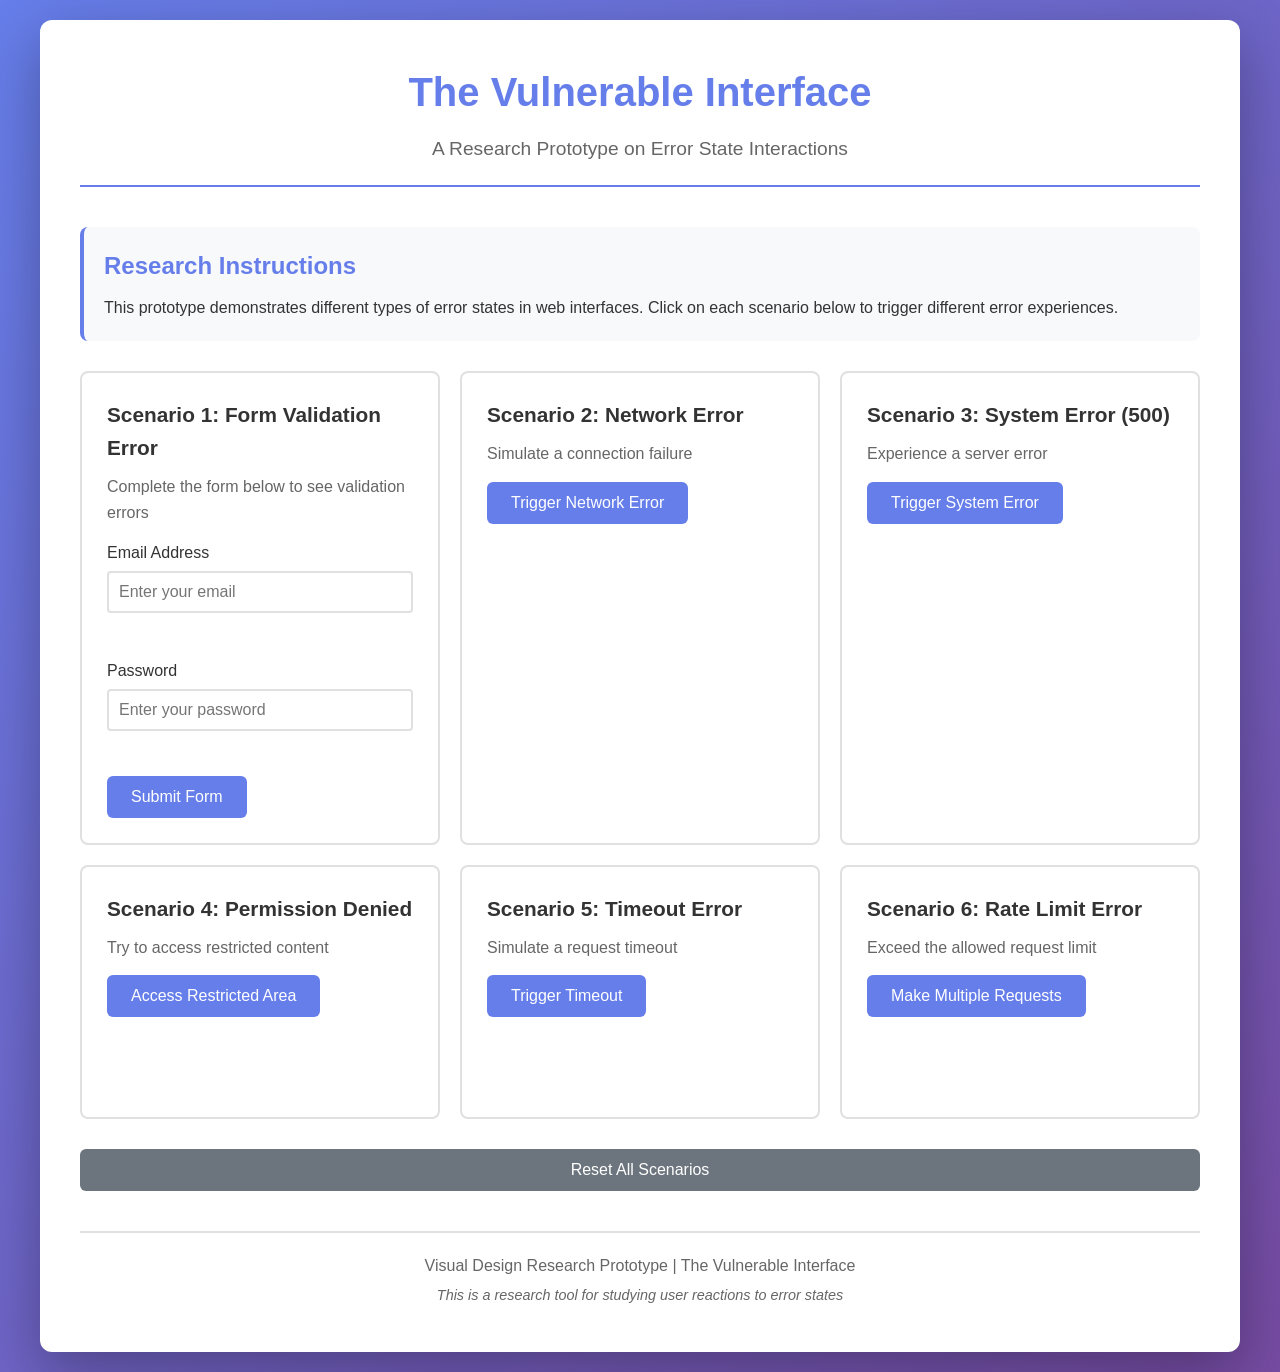
==== index.html @ 5c4b25f6 "Create The Vulnerable Interface research prototype with 6 error scenarios Co-authored-by: leeleesksk" ====
<!DOCTYPE html>
<html lang="en">
<head>
    <meta charset="UTF-8">
    <meta name="viewport" content="width=device-width, initial-scale=1.0">
    <title>The Vulnerable Interface - Research Prototype</title>
    <link rel="stylesheet" href="styles.css">
</head>
<body>
    <div class="container">
        <header>
            <h1>The Vulnerable Interface</h1>
            <p class="subtitle">A Research Prototype on Error State Interactions</p>
        </header>

        <div class="instructions">
            <h2>Research Instructions</h2>
            <p>This prototype demonstrates different types of error states in web interfaces. Click on each scenario below to trigger different error experiences.</p>
        </div>

        <section class="scenarios">
            <div class="scenario-card">
                <h3>Scenario 1: Form Validation Error</h3>
                <p>Complete the form below to see validation errors</p>
                <form id="validationForm">
                    <div class="form-group">
                        <label for="email">Email Address</label>
                        <input type="text" id="email" name="email" placeholder="Enter your email">
                        <span class="error-message" id="emailError"></span>
                    </div>
                    <div class="form-group">
                        <label for="password">Password</label>
                        <input type="password" id="password" name="password" placeholder="Enter your password">
                        <span class="error-message" id="passwordError"></span>
                    </div>
                    <button type="submit" class="btn">Submit Form</button>
                </form>
            </div>

            <div class="scenario-card">
                <h3>Scenario 2: Network Error</h3>
                <p>Simulate a connection failure</p>
                <button class="btn" id="networkErrorBtn">Trigger Network Error</button>
                <div class="error-display" id="networkErrorDisplay"></div>
            </div>

            <div class="scenario-card">
                <h3>Scenario 3: System Error (500)</h3>
                <p>Experience a server error</p>
                <button class="btn" id="systemErrorBtn">Trigger System Error</button>
                <div class="error-display" id="systemErrorDisplay"></div>
            </div>

            <div class="scenario-card">
                <h3>Scenario 4: Permission Denied</h3>
                <p>Try to access restricted content</p>
                <button class="btn" id="permissionErrorBtn">Access Restricted Area</button>
                <div class="error-display" id="permissionErrorDisplay"></div>
            </div>

            <div class="scenario-card">
                <h3>Scenario 5: Timeout Error</h3>
                <p>Simulate a request timeout</p>
                <button class="btn" id="timeoutErrorBtn">Trigger Timeout</button>
                <div class="error-display" id="timeoutErrorDisplay"></div>
            </div>

            <div class="scenario-card">
                <h3>Scenario 6: Rate Limit Error</h3>
                <p>Exceed the allowed request limit</p>
                <button class="btn" id="rateLimitBtn">Make Multiple Requests</button>
                <div class="error-display" id="rateLimitDisplay"></div>
            </div>
        </section>

        <div class="reset-section">
            <button class="btn btn-reset" id="resetBtn">Reset All Scenarios</button>
        </div>

        <footer>
            <p>Visual Design Research Prototype | The Vulnerable Interface</p>
            <p class="note">This is a research tool for studying user reactions to error states</p>
        </footer>
    </div>

    <script src="script.js"></script>
</body>
</html>
---- styles.css ----
/* Reset and Base Styles */
* {
    margin: 0;
    padding: 0;
    box-sizing: border-box;
}

body {
    font-family: -apple-system, BlinkMacSystemFont, 'Segoe UI', Roboto, Oxygen, Ubuntu, Cantarell, sans-serif;
    line-height: 1.6;
    color: #333;
    background: linear-gradient(135deg, #667eea 0%, #764ba2 100%);
    min-height: 100vh;
    padding: 20px;
}

.container {
    max-width: 1200px;
    margin: 0 auto;
    background: white;
    border-radius: 12px;
    box-shadow: 0 20px 60px rgba(0, 0, 0, 0.3);
    padding: 40px;
}

/* Header Styles */
header {
    text-align: center;
    margin-bottom: 40px;
    padding-bottom: 20px;
    border-bottom: 2px solid #667eea;
}

header h1 {
    font-size: 2.5em;
    color: #667eea;
    margin-bottom: 10px;
}

.subtitle {
    font-size: 1.2em;
    color: #666;
}

/* Instructions */
.instructions {
    background: #f8f9fa;
    padding: 20px;
    border-radius: 8px;
    margin-bottom: 30px;
    border-left: 4px solid #667eea;
}

.instructions h2 {
    color: #667eea;
    margin-bottom: 10px;
}

/* Scenarios Grid */
.scenarios {
    display: grid;
    grid-template-columns: repeat(auto-fit, minmax(350px, 1fr));
    gap: 20px;
    margin-bottom: 30px;
}

.scenario-card {
    background: #fff;
    border: 2px solid #e0e0e0;
    border-radius: 8px;
    padding: 25px;
    transition: all 0.3s ease;
}

.scenario-card:hover {
    border-color: #667eea;
    box-shadow: 0 4px 12px rgba(102, 126, 234, 0.15);
}

.scenario-card h3 {
    color: #333;
    margin-bottom: 10px;
    font-size: 1.3em;
}

.scenario-card p {
    color: #666;
    margin-bottom: 15px;
}

/* Form Styles */
.form-group {
    margin-bottom: 20px;
}

.form-group label {
    display: block;
    margin-bottom: 5px;
    color: #333;
    font-weight: 500;
}

.form-group input {
    width: 100%;
    padding: 10px;
    border: 2px solid #e0e0e0;
    border-radius: 4px;
    font-size: 1em;
    transition: border-color 0.3s ease;
}

.form-group input:focus {
    outline: none;
    border-color: #667eea;
}

.form-group input.error {
    border-color: #dc3545;
}

.error-message {
    display: block;
    color: #dc3545;
    font-size: 0.875em;
    margin-top: 5px;
    min-height: 20px;
}

/* Button Styles */
.btn {
    background: #667eea;
    color: white;
    border: none;
    padding: 12px 24px;
    border-radius: 6px;
    font-size: 1em;
    cursor: pointer;
    transition: all 0.3s ease;
    font-weight: 500;
}

.btn:hover {
    background: #5568d3;
    transform: translateY(-2px);
    box-shadow: 0 4px 12px rgba(102, 126, 234, 0.4);
}

.btn:active {
    transform: translateY(0);
}

.btn-reset {
    background: #6c757d;
    width: 100%;
}

.btn-reset:hover {
    background: #5a6268;
}

/* Error Display Styles */
.error-display {
    margin-top: 15px;
    min-height: 60px;
}

.error-box {
    background: #f8d7da;
    border: 1px solid #f5c6cb;
    border-radius: 6px;
    padding: 15px;
    color: #721c24;
    animation: slideIn 0.3s ease;
}

.error-box.warning {
    background: #fff3cd;
    border-color: #ffeaa7;
    color: #856404;
}

.error-box.info {
    background: #d1ecf1;
    border-color: #bee5eb;
    color: #0c5460;
}

.error-box h4 {
    margin-bottom: 8px;
    font-size: 1.1em;
}

.error-box p {
    margin-bottom: 5px;
}

.error-code {
    font-family: 'Courier New', monospace;
    background: rgba(0, 0, 0, 0.1);
    padding: 2px 6px;
    border-radius: 3px;
    font-size: 0.9em;
}

/* Reset Section */
.reset-section {
    margin: 30px 0;
    text-align: center;
}

/* Footer */
footer {
    text-align: center;
    margin-top: 40px;
    padding-top: 20px;
    border-top: 2px solid #e0e0e0;
    color: #666;
}

footer p {
    margin-bottom: 5px;
}

.note {
    font-size: 0.9em;
    font-style: italic;
}

/* Animations */
@keyframes slideIn {
    from {
        opacity: 0;
        transform: translateY(-10px);
    }
    to {
        opacity: 1;
        transform: translateY(0);
    }
}

/* Responsive Design */
@media (max-width: 768px) {
    .container {
        padding: 20px;
    }

    header h1 {
        font-size: 2em;
    }

    .scenarios {
        grid-template-columns: 1fr;
    }
}
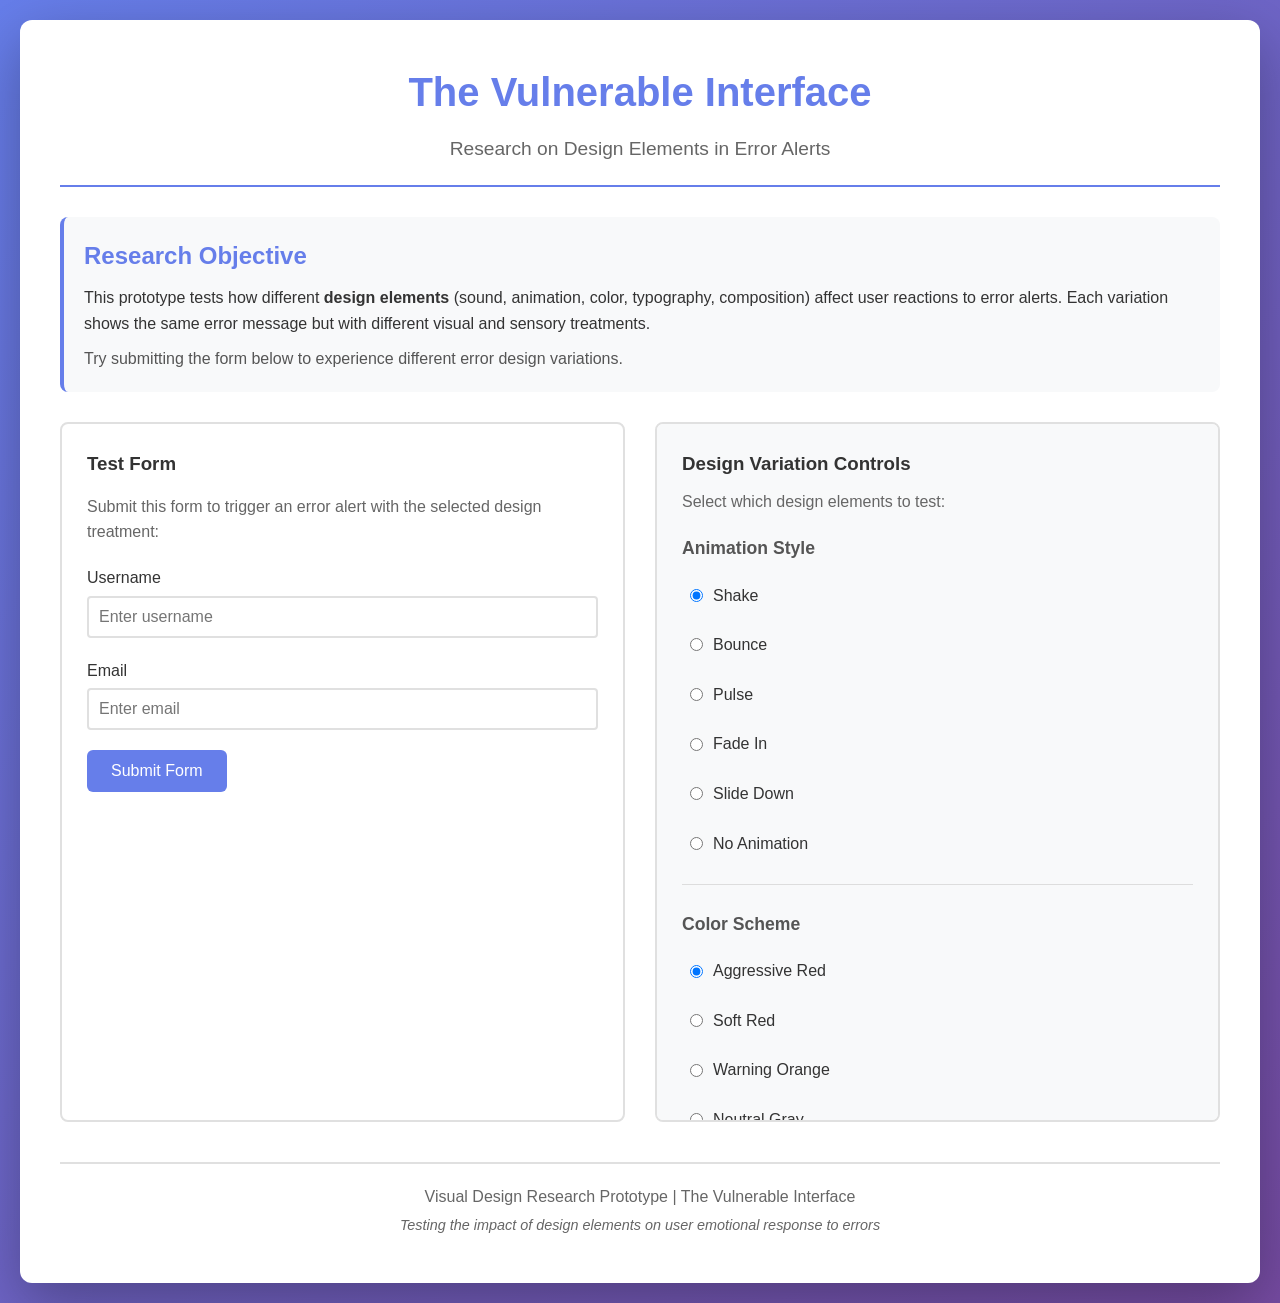
==== commit 0c3e0597: "Redesign prototype to focus on design elements instead of error types Co-authored-by: leeleesksk-cre" ====
--- a/index.html
+++ b/index.html
@@ -3,83 +3,119 @@
 <head>
     <meta charset="UTF-8">
     <meta name="viewport" content="width=device-width, initial-scale=1.0">
-    <title>The Vulnerable Interface - Research Prototype</title>
+    <title>The Vulnerable Interface - Design Elements Research</title>
     <link rel="stylesheet" href="styles.css">
 </head>
 <body>
     <div class="container">
         <header>
             <h1>The Vulnerable Interface</h1>
-            <p class="subtitle">A Research Prototype on Error State Interactions</p>
+            <p class="subtitle">Research on Design Elements in Error Alerts</p>
         </header>
 
         <div class="instructions">
-            <h2>Research Instructions</h2>
-            <p>This prototype demonstrates different types of error states in web interfaces. Click on each scenario below to trigger different error experiences.</p>
+            <h2>Research Objective</h2>
+            <p>This prototype tests how different <strong>design elements</strong> (sound, animation, color, typography, composition) affect user reactions to error alerts. Each variation shows the same error message but with different visual and sensory treatments.</p>
+            <p class="instruction-note">Try submitting the form below to experience different error design variations.</p>
         </div>
 
-        <section class="scenarios">
-            <div class="scenario-card">
-                <h3>Scenario 1: Form Validation Error</h3>
-                <p>Complete the form below to see validation errors</p>
-                <form id="validationForm">
+        <section class="test-area">
+            <div class="form-container">
+                <h3>Test Form</h3>
+                <p>Submit this form to trigger an error alert with the selected design treatment:</p>
+                
+                <form id="testForm">
                     <div class="form-group">
-                        <label for="email">Email Address</label>
-                        <input type="text" id="email" name="email" placeholder="Enter your email">
-                        <span class="error-message" id="emailError"></span>
+                        <label for="username">Username</label>
+                        <input type="text" id="username" name="username" placeholder="Enter username">
                     </div>
                     <div class="form-group">
-                        <label for="password">Password</label>
-                        <input type="password" id="password" name="password" placeholder="Enter your password">
-                        <span class="error-message" id="passwordError"></span>
+                        <label for="email">Email</label>
+                        <input type="text" id="email" name="email" placeholder="Enter email">
                     </div>
-                    <button type="submit" class="btn">Submit Form</button>
+                    <button type="submit" class="btn btn-primary">Submit Form</button>
                 </form>
+
+                <div id="errorContainer"></div>
             </div>
 
-            <div class="scenario-card">
-                <h3>Scenario 2: Network Error</h3>
-                <p>Simulate a connection failure</p>
-                <button class="btn" id="networkErrorBtn">Trigger Network Error</button>
-                <div class="error-display" id="networkErrorDisplay"></div>
-            </div>
+            <div class="design-controls">
+                <h3>Design Variation Controls</h3>
+                <p>Select which design elements to test:</p>
 
-            <div class="scenario-card">
-                <h3>Scenario 3: System Error (500)</h3>
-                <p>Experience a server error</p>
-                <button class="btn" id="systemErrorBtn">Trigger System Error</button>
-                <div class="error-display" id="systemErrorDisplay"></div>
-            </div>
+                <div class="control-group">
+                    <h4>Animation Style</h4>
+                    <div class="radio-group">
+                        <label><input type="radio" name="animation" value="shake" checked> Shake</label>
+                        <label><input type="radio" name="animation" value="bounce"> Bounce</label>
+                        <label><input type="radio" name="animation" value="pulse"> Pulse</label>
+                        <label><input type="radio" name="animation" value="fade"> Fade In</label>
+                        <label><input type="radio" name="animation" value="slide"> Slide Down</label>
+                        <label><input type="radio" name="animation" value="none"> No Animation</label>
+                    </div>
+                </div>
 
-            <div class="scenario-card">
-                <h3>Scenario 4: Permission Denied</h3>
-                <p>Try to access restricted content</p>
-                <button class="btn" id="permissionErrorBtn">Access Restricted Area</button>
-                <div class="error-display" id="permissionErrorDisplay"></div>
-            </div>
+                <div class="control-group">
+                    <h4>Color Scheme</h4>
+                    <div class="radio-group">
+                        <label><input type="radio" name="color" value="aggressive-red" checked> Aggressive Red</label>
+                        <label><input type="radio" name="color" value="soft-red"> Soft Red</label>
+                        <label><input type="radio" name="color" value="orange"> Warning Orange</label>
+                        <label><input type="radio" name="color" value="neutral"> Neutral Gray</label>
+                        <label><input type="radio" name="color" value="dark"> Dark Mode</label>
+                    </div>
+                </div>
 
-            <div class="scenario-card">
-                <h3>Scenario 5: Timeout Error</h3>
-                <p>Simulate a request timeout</p>
-                <button class="btn" id="timeoutErrorBtn">Trigger Timeout</button>
-                <div class="error-display" id="timeoutErrorDisplay"></div>
-            </div>
+                <div class="control-group">
+                    <h4>Typography</h4>
+                    <div class="radio-group">
+                        <label><input type="radio" name="typography" value="bold" checked> Bold & Large</label>
+                        <label><input type="radio" name="typography" value="normal"> Normal Weight</label>
+                        <label><input type="radio" name="typography" value="light"> Light & Small</label>
+                        <label><input type="radio" name="typography" value="serif"> Serif Font</label>
+                        <label><input type="radio" name="typography" value="mono"> Monospace</label>
+                    </div>
+                </div>
 
-            <div class="scenario-card">
-                <h3>Scenario 6: Rate Limit Error</h3>
-                <p>Exceed the allowed request limit</p>
-                <button class="btn" id="rateLimitBtn">Make Multiple Requests</button>
-                <div class="error-display" id="rateLimitDisplay"></div>
+                <div class="control-group">
+                    <h4>Sound Effect</h4>
+                    <div class="radio-group">
+                        <label><input type="radio" name="sound" value="alert" checked> Alert Beep</label>
+                        <label><input type="radio" name="sound" value="error"> Error Buzz</label>
+                        <label><input type="radio" name="sound" value="soft"> Soft Notification</label>
+                        <label><input type="radio" name="sound" value="click"> UI Click</label>
+                        <label><input type="radio" name="sound" value="none"> No Sound</label>
+                    </div>
+                </div>
+
+                <div class="control-group">
+                    <h4>Visual Effects</h4>
+                    <div class="checkbox-group">
+                        <label><input type="checkbox" id="shadow" checked> Drop Shadow</label>
+                        <label><input type="checkbox" id="border"> Thick Border</label>
+                        <label><input type="checkbox" id="icon" checked> Icon</label>
+                        <label><input type="checkbox" id="gradient"> Gradient Background</label>
+                        <label><input type="checkbox" id="glow"> Glow Effect</label>
+                    </div>
+                </div>
+
+                <div class="control-group">
+                    <h4>Position & Size</h4>
+                    <div class="radio-group">
+                        <label><input type="radio" name="position" value="inline" checked> Inline (Below Form)</label>
+                        <label><input type="radio" name="position" value="top"> Top Banner</label>
+                        <label><input type="radio" name="position" value="center"> Center Modal</label>
+                        <label><input type="radio" name="position" value="toast"> Toast (Top Right)</label>
+                    </div>
+                </div>
+
+                <button class="btn btn-reset" id="resetBtn">Reset Test</button>
             </div>
         </section>
 
-        <div class="reset-section">
-            <button class="btn btn-reset" id="resetBtn">Reset All Scenarios</button>
-        </div>
-
         <footer>
             <p>Visual Design Research Prototype | The Vulnerable Interface</p>
-            <p class="note">This is a research tool for studying user reactions to error states</p>
+            <p class="note">Testing the impact of design elements on user emotional response to errors</p>
         </footer>
     </div>
 
--- a/styles.css
+++ b/styles.css
@@ -15,7 +15,7 @@
 }
 
 .container {
-    max-width: 1200px;
+    max-width: 1400px;
     margin: 0 auto;
     background: white;
     border-radius: 12px;
@@ -26,7 +26,7 @@
 /* Header Styles */
 header {
     text-align: center;
-    margin-bottom: 40px;
+    margin-bottom: 30px;
     padding-bottom: 20px;
     border-bottom: 2px solid #667eea;
 }
@@ -56,36 +56,36 @@
     margin-bottom: 10px;
 }
 
-/* Scenarios Grid */
-.scenarios {
+.instruction-note {
+    margin-top: 10px;
+    font-weight: 500;
+    color: #555;
+}
+
+/* Test Area Layout */
+.test-area {
     display: grid;
-    grid-template-columns: repeat(auto-fit, minmax(350px, 1fr));
-    gap: 20px;
+    grid-template-columns: 1fr 1fr;
+    gap: 30px;
     margin-bottom: 30px;
 }
 
-.scenario-card {
+/* Form Container */
+.form-container {
     background: #fff;
     border: 2px solid #e0e0e0;
     border-radius: 8px;
     padding: 25px;
-    transition: all 0.3s ease;
-}
-
-.scenario-card:hover {
-    border-color: #667eea;
-    box-shadow: 0 4px 12px rgba(102, 126, 234, 0.15);
-}
-
-.scenario-card h3 {
+}
+
+.form-container h3 {
     color: #333;
-    margin-bottom: 10px;
-    font-size: 1.3em;
-}
-
-.scenario-card p {
+    margin-bottom: 15px;
+}
+
+.form-container > p {
     color: #666;
-    margin-bottom: 15px;
+    margin-bottom: 20px;
 }
 
 /* Form Styles */
@@ -112,18 +112,6 @@
 .form-group input:focus {
     outline: none;
     border-color: #667eea;
-}
-
-.form-group input.error {
-    border-color: #dc3545;
-}
-
-.error-message {
-    display: block;
-    color: #dc3545;
-    font-size: 0.875em;
-    margin-top: 5px;
-    min-height: 20px;
 }
 
 /* Button Styles */
@@ -149,63 +137,266 @@
     transform: translateY(0);
 }
 
+.btn-primary {
+    background: #667eea;
+}
+
 .btn-reset {
     background: #6c757d;
     width: 100%;
+    margin-top: 20px;
 }
 
 .btn-reset:hover {
     background: #5a6268;
 }
 
-/* Error Display Styles */
-.error-display {
-    margin-top: 15px;
-    min-height: 60px;
-}
-
-.error-box {
-    background: #f8d7da;
-    border: 1px solid #f5c6cb;
-    border-radius: 6px;
-    padding: 15px;
-    color: #721c24;
-    animation: slideIn 0.3s ease;
-}
-
-.error-box.warning {
+/* Design Controls */
+.design-controls {
+    background: #f8f9fa;
+    border: 2px solid #e0e0e0;
+    border-radius: 8px;
+    padding: 25px;
+    max-height: 700px;
+    overflow-y: auto;
+}
+
+.design-controls h3 {
+    color: #333;
+    margin-bottom: 10px;
+}
+
+.design-controls > p {
+    color: #666;
+    margin-bottom: 20px;
+}
+
+.control-group {
+    margin-bottom: 25px;
+    padding-bottom: 20px;
+    border-bottom: 1px solid #ddd;
+}
+
+.control-group:last-of-type {
+    border-bottom: none;
+}
+
+.control-group h4 {
+    color: #555;
+    margin-bottom: 12px;
+    font-size: 1.1em;
+}
+
+.radio-group,
+.checkbox-group {
+    display: flex;
+    flex-direction: column;
+    gap: 8px;
+}
+
+.radio-group label,
+.checkbox-group label {
+    display: flex;
+    align-items: center;
+    padding: 8px;
+    border-radius: 4px;
+    cursor: pointer;
+    transition: background-color 0.2s ease;
+}
+
+.radio-group label:hover,
+.checkbox-group label:hover {
+    background: #e9ecef;
+}
+
+.radio-group input,
+.checkbox-group input {
+    margin-right: 10px;
+    cursor: pointer;
+}
+
+/* Error Container */
+#errorContainer {
+    margin-top: 20px;
+    min-height: 100px;
+}
+
+/* Error Alert Base Styles */
+.error-alert {
+    padding: 20px;
+    border-radius: 8px;
+    margin-top: 20px;
+    position: relative;
+}
+
+/* Animation Classes */
+@keyframes shake {
+    0%, 100% { transform: translateX(0); }
+    10%, 30%, 50%, 70%, 90% { transform: translateX(-5px); }
+    20%, 40%, 60%, 80% { transform: translateX(5px); }
+}
+
+@keyframes bounce {
+    0%, 100% { transform: translateY(0); }
+    25% { transform: translateY(-10px); }
+    50% { transform: translateY(0); }
+    75% { transform: translateY(-5px); }
+}
+
+@keyframes pulse {
+    0%, 100% { transform: scale(1); }
+    50% { transform: scale(1.05); }
+}
+
+@keyframes fadeIn {
+    from { opacity: 0; }
+    to { opacity: 1; }
+}
+
+@keyframes slideDown {
+    from {
+        opacity: 0;
+        transform: translateY(-20px);
+    }
+    to {
+        opacity: 1;
+        transform: translateY(0);
+    }
+}
+
+.animate-shake { animation: shake 0.5s ease-in-out; }
+.animate-bounce { animation: bounce 0.6s ease-in-out; }
+.animate-pulse { animation: pulse 0.5s ease-in-out; }
+.animate-fade { animation: fadeIn 0.5s ease-in-out; }
+.animate-slide { animation: slideDown 0.4s ease-out; }
+
+/* Color Scheme Classes */
+.color-aggressive-red {
+    background: #ff4444;
+    color: white;
+    border: 3px solid #cc0000;
+}
+
+.color-soft-red {
+    background: #ffe5e5;
+    color: #d63031;
+    border: 1px solid #ff7675;
+}
+
+.color-orange {
     background: #fff3cd;
-    border-color: #ffeaa7;
     color: #856404;
-}
-
-.error-box.info {
-    background: #d1ecf1;
-    border-color: #bee5eb;
-    color: #0c5460;
-}
-
-.error-box h4 {
-    margin-bottom: 8px;
+    border: 1px solid #ffeaa7;
+}
+
+.color-neutral {
+    background: #f0f0f0;
+    color: #333;
+    border: 1px solid #ccc;
+}
+
+.color-dark {
+    background: #2d3436;
+    color: #ffffff;
+    border: 1px solid #000;
+}
+
+/* Typography Classes */
+.typo-bold {
+    font-weight: 700;
+    font-size: 1.2em;
+    text-transform: uppercase;
+}
+
+.typo-normal {
+    font-weight: 400;
+    font-size: 1em;
+}
+
+.typo-light {
+    font-weight: 300;
+    font-size: 0.9em;
+    letter-spacing: 0.5px;
+}
+
+.typo-serif {
+    font-family: Georgia, 'Times New Roman', serif;
     font-size: 1.1em;
 }
 
-.error-box p {
-    margin-bottom: 5px;
-}
-
-.error-code {
+.typo-mono {
     font-family: 'Courier New', monospace;
-    background: rgba(0, 0, 0, 0.1);
-    padding: 2px 6px;
-    border-radius: 3px;
-    font-size: 0.9em;
-}
-
-/* Reset Section */
-.reset-section {
-    margin: 30px 0;
-    text-align: center;
+    font-size: 0.95em;
+}
+
+/* Visual Effects Classes */
+.effect-shadow {
+    box-shadow: 0 8px 16px rgba(0, 0, 0, 0.3);
+}
+
+.effect-border {
+    border-width: 4px !important;
+    border-style: solid !important;
+}
+
+.effect-icon::before {
+    content: '⚠️ ';
+    font-size: 1.5em;
+    margin-right: 10px;
+}
+
+.effect-gradient {
+    background: linear-gradient(135deg, #ff6b6b 0%, #ee5a6f 100%) !important;
+    color: white;
+}
+
+.effect-glow {
+    box-shadow: 0 0 20px rgba(255, 68, 68, 0.6);
+}
+
+/* Position Classes */
+.position-inline {
+    position: relative;
+}
+
+.position-top {
+    position: fixed;
+    top: 0;
+    left: 0;
+    right: 0;
+    z-index: 1000;
+    border-radius: 0;
+    margin-top: 0;
+}
+
+.position-center {
+    position: fixed;
+    top: 50%;
+    left: 50%;
+    transform: translate(-50%, -50%);
+    z-index: 1000;
+    min-width: 400px;
+    box-shadow: 0 20px 60px rgba(0, 0, 0, 0.5);
+}
+
+.position-toast {
+    position: fixed;
+    top: 20px;
+    right: 20px;
+    z-index: 1000;
+    min-width: 300px;
+    max-width: 400px;
+}
+
+/* Modal Overlay */
+.modal-overlay {
+    position: fixed;
+    top: 0;
+    left: 0;
+    right: 0;
+    bottom: 0;
+    background: rgba(0, 0, 0, 0.5);
+    z-index: 999;
 }
 
 /* Footer */
@@ -226,19 +417,17 @@
     font-style: italic;
 }
 
-/* Animations */
-@keyframes slideIn {
-    from {
-        opacity: 0;
-        transform: translateY(-10px);
-    }
-    to {
-        opacity: 1;
-        transform: translateY(0);
-    }
-}
-
 /* Responsive Design */
+@media (max-width: 1024px) {
+    .test-area {
+        grid-template-columns: 1fr;
+    }
+    
+    .position-center {
+        min-width: 90%;
+    }
+}
+
 @media (max-width: 768px) {
     .container {
         padding: 20px;
@@ -247,8 +436,10 @@
     header h1 {
         font-size: 2em;
     }
-
-    .scenarios {
-        grid-template-columns: 1fr;
-    }
-}
+    
+    .position-toast {
+        right: 10px;
+        left: 10px;
+        min-width: auto;
+    }
+}
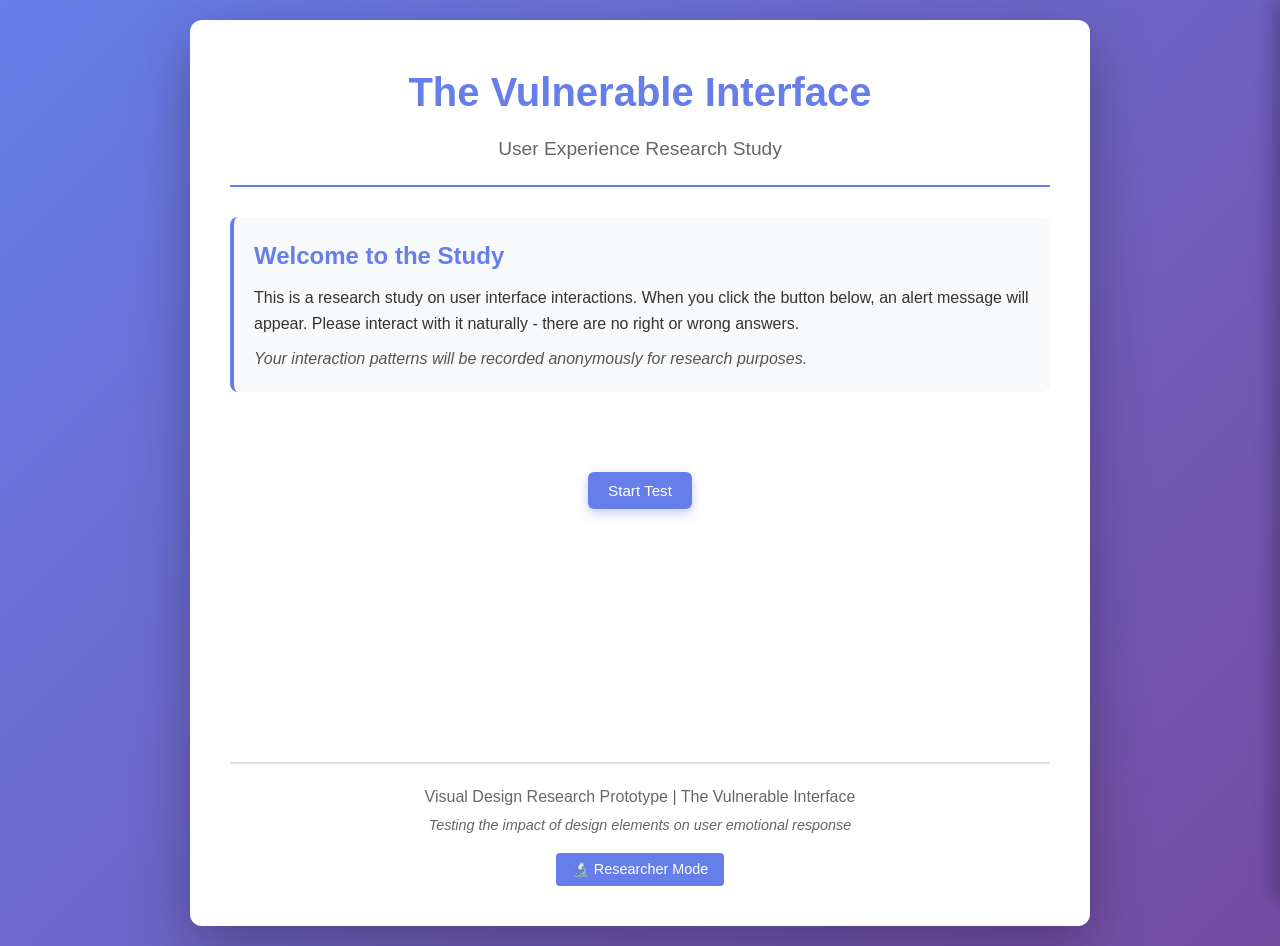
==== commit 8ff54517: "Transform into user research platform with analytics tracking Co-authored-by: leeleesksk-creator <25" ====
--- a/index.html
+++ b/index.html
@@ -3,119 +3,125 @@
 <head>
     <meta charset="UTF-8">
     <meta name="viewport" content="width=device-width, initial-scale=1.0">
-    <title>The Vulnerable Interface - Design Elements Research</title>
+    <title>The Vulnerable Interface - Research Platform</title>
     <link rel="stylesheet" href="styles.css">
 </head>
 <body>
     <div class="container">
+        <!-- Researcher Controls (Hidden by default) -->
+        <div class="researcher-panel" id="researcherPanel">
+            <div class="panel-header">
+                <h2>🔬 Researcher Controls</h2>
+                <button class="btn-close" id="closePanel">✕</button>
+            </div>
+            
+            <div class="panel-content">
+                <h3>Design Configuration</h3>
+                <p class="help-text">Configure the error alert design that will be shown to participants</p>
+                
+                <div class="config-group">
+                    <h4>Animation Style</h4>
+                    <select id="animationSelect">
+                        <option value="shake">Shake</option>
+                        <option value="bounce">Bounce</option>
+                        <option value="pulse">Pulse</option>
+                        <option value="fade">Fade In</option>
+                        <option value="slide">Slide Down</option>
+                        <option value="none">No Animation</option>
+                    </select>
+                </div>
+
+                <div class="config-group">
+                    <h4>Color Scheme</h4>
+                    <select id="colorSelect">
+                        <option value="aggressive-red">Aggressive Red</option>
+                        <option value="soft-red">Soft Red</option>
+                        <option value="orange">Warning Orange</option>
+                        <option value="neutral">Neutral Gray</option>
+                        <option value="dark">Dark Mode</option>
+                    </select>
+                </div>
+
+                <div class="config-group">
+                    <h4>Typography</h4>
+                    <select id="typographySelect">
+                        <option value="bold">Bold & Large</option>
+                        <option value="normal">Normal Weight</option>
+                        <option value="light">Light & Small</option>
+                        <option value="serif">Serif Font</option>
+                        <option value="mono">Monospace</option>
+                    </select>
+                </div>
+
+                <div class="config-group">
+                    <h4>Sound Effect</h4>
+                    <select id="soundSelect">
+                        <option value="alert">Alert Beep</option>
+                        <option value="error">Error Buzz</option>
+                        <option value="soft">Soft Notification</option>
+                        <option value="click">UI Click</option>
+                        <option value="none">No Sound</option>
+                    </select>
+                </div>
+
+                <div class="config-group">
+                    <h4>Visual Effects</h4>
+                    <div class="checkbox-list">
+                        <label><input type="checkbox" id="shadowCheck" checked> Drop Shadow</label>
+                        <label><input type="checkbox" id="borderCheck"> Thick Border</label>
+                        <label><input type="checkbox" id="iconCheck" checked> Warning Icon</label>
+                        <label><input type="checkbox" id="gradientCheck"> Gradient Background</label>
+                        <label><input type="checkbox" id="glowCheck"> Glow Effect</label>
+                    </div>
+                </div>
+
+                <div class="config-group">
+                    <h4>Position</h4>
+                    <select id="positionSelect">
+                        <option value="inline">Inline (Below Button)</option>
+                        <option value="top">Top Banner</option>
+                        <option value="center">Center Modal</option>
+                        <option value="toast">Toast (Top Right)</option>
+                    </select>
+                </div>
+
+                <button class="btn btn-preview" id="previewBtn">Preview Design</button>
+                <button class="btn btn-reset-config" id="resetConfig">Reset to Defaults</button>
+            </div>
+
+            <div class="analytics-section">
+                <h3>📊 Session Analytics</h3>
+                <div id="analyticsDisplay">
+                    <p class="no-data">No test sessions recorded yet. Participant clicks will be tracked here.</p>
+                </div>
+                <button class="btn btn-secondary" id="clearAnalytics">Clear Analytics Data</button>
+                <button class="btn btn-secondary" id="exportAnalytics">Export Data (CSV)</button>
+            </div>
+        </div>
+
+        <!-- Main Test Interface -->
         <header>
             <h1>The Vulnerable Interface</h1>
-            <p class="subtitle">Research on Design Elements in Error Alerts</p>
+            <p class="subtitle">User Experience Research Study</p>
         </header>
 
         <div class="instructions">
-            <h2>Research Objective</h2>
-            <p>This prototype tests how different <strong>design elements</strong> (sound, animation, color, typography, composition) affect user reactions to error alerts. Each variation shows the same error message but with different visual and sensory treatments.</p>
-            <p class="instruction-note">Try submitting the form below to experience different error design variations.</p>
+            <h2>Welcome to the Study</h2>
+            <p>This is a research study on user interface interactions. When you click the button below, an alert message will appear. Please interact with it naturally - there are no right or wrong answers.</p>
+            <p class="instruction-note">Your interaction patterns will be recorded anonymously for research purposes.</p>
         </div>
 
-        <section class="test-area">
-            <div class="form-container">
-                <h3>Test Form</h3>
-                <p>Submit this form to trigger an error alert with the selected design treatment:</p>
-                
-                <form id="testForm">
-                    <div class="form-group">
-                        <label for="username">Username</label>
-                        <input type="text" id="username" name="username" placeholder="Enter username">
-                    </div>
-                    <div class="form-group">
-                        <label for="email">Email</label>
-                        <input type="text" id="email" name="email" placeholder="Enter email">
-                    </div>
-                    <button type="submit" class="btn btn-primary">Submit Form</button>
-                </form>
-
+        <div class="test-interface">
+            <div class="test-content">
+                <button class="btn btn-start" id="startBtn">Start Test</button>
                 <div id="errorContainer"></div>
             </div>
-
-            <div class="design-controls">
-                <h3>Design Variation Controls</h3>
-                <p>Select which design elements to test:</p>
-
-                <div class="control-group">
-                    <h4>Animation Style</h4>
-                    <div class="radio-group">
-                        <label><input type="radio" name="animation" value="shake" checked> Shake</label>
-                        <label><input type="radio" name="animation" value="bounce"> Bounce</label>
-                        <label><input type="radio" name="animation" value="pulse"> Pulse</label>
-                        <label><input type="radio" name="animation" value="fade"> Fade In</label>
-                        <label><input type="radio" name="animation" value="slide"> Slide Down</label>
-                        <label><input type="radio" name="animation" value="none"> No Animation</label>
-                    </div>
-                </div>
-
-                <div class="control-group">
-                    <h4>Color Scheme</h4>
-                    <div class="radio-group">
-                        <label><input type="radio" name="color" value="aggressive-red" checked> Aggressive Red</label>
-                        <label><input type="radio" name="color" value="soft-red"> Soft Red</label>
-                        <label><input type="radio" name="color" value="orange"> Warning Orange</label>
-                        <label><input type="radio" name="color" value="neutral"> Neutral Gray</label>
-                        <label><input type="radio" name="color" value="dark"> Dark Mode</label>
-                    </div>
-                </div>
-
-                <div class="control-group">
-                    <h4>Typography</h4>
-                    <div class="radio-group">
-                        <label><input type="radio" name="typography" value="bold" checked> Bold & Large</label>
-                        <label><input type="radio" name="typography" value="normal"> Normal Weight</label>
-                        <label><input type="radio" name="typography" value="light"> Light & Small</label>
-                        <label><input type="radio" name="typography" value="serif"> Serif Font</label>
-                        <label><input type="radio" name="typography" value="mono"> Monospace</label>
-                    </div>
-                </div>
-
-                <div class="control-group">
-                    <h4>Sound Effect</h4>
-                    <div class="radio-group">
-                        <label><input type="radio" name="sound" value="alert" checked> Alert Beep</label>
-                        <label><input type="radio" name="sound" value="error"> Error Buzz</label>
-                        <label><input type="radio" name="sound" value="soft"> Soft Notification</label>
-                        <label><input type="radio" name="sound" value="click"> UI Click</label>
-                        <label><input type="radio" name="sound" value="none"> No Sound</label>
-                    </div>
-                </div>
-
-                <div class="control-group">
-                    <h4>Visual Effects</h4>
-                    <div class="checkbox-group">
-                        <label><input type="checkbox" id="shadow" checked> Drop Shadow</label>
-                        <label><input type="checkbox" id="border"> Thick Border</label>
-                        <label><input type="checkbox" id="icon" checked> Icon</label>
-                        <label><input type="checkbox" id="gradient"> Gradient Background</label>
-                        <label><input type="checkbox" id="glow"> Glow Effect</label>
-                    </div>
-                </div>
-
-                <div class="control-group">
-                    <h4>Position & Size</h4>
-                    <div class="radio-group">
-                        <label><input type="radio" name="position" value="inline" checked> Inline (Below Form)</label>
-                        <label><input type="radio" name="position" value="top"> Top Banner</label>
-                        <label><input type="radio" name="position" value="center"> Center Modal</label>
-                        <label><input type="radio" name="position" value="toast"> Toast (Top Right)</label>
-                    </div>
-                </div>
-
-                <button class="btn btn-reset" id="resetBtn">Reset Test</button>
-            </div>
-        </section>
+        </div>
 
         <footer>
             <p>Visual Design Research Prototype | The Vulnerable Interface</p>
-            <p class="note">Testing the impact of design elements on user emotional response to errors</p>
+            <p class="note">Testing the impact of design elements on user emotional response</p>
+            <button class="researcher-access-btn" id="toggleResearcher">🔬 Researcher Mode</button>
         </footer>
     </div>
 
--- a/styles.css
+++ b/styles.css
@@ -15,7 +15,7 @@
 }
 
 .container {
-    max-width: 1400px;
+    max-width: 900px;
     margin: 0 auto;
     background: white;
     border-radius: 12px;
@@ -58,175 +58,310 @@
 
 .instruction-note {
     margin-top: 10px;
-    font-weight: 500;
+    font-style: italic;
     color: #555;
 }
 
-/* Test Area Layout */
-.test-area {
-    display: grid;
-    grid-template-columns: 1fr 1fr;
-    gap: 30px;
-    margin-bottom: 30px;
-}
-
-/* Form Container */
-.form-container {
-    background: #fff;
-    border: 2px solid #e0e0e0;
+/* Test Interface */
+.test-interface {
+    text-align: center;
+    padding: 40px 20px;
+    min-height: 300px;
+}
+
+.btn-start {
+    background: #667eea;
+    color: white;
+    border: none;
+    padding: 20px 60px;
     border-radius: 8px;
-    padding: 25px;
-}
-
-.form-container h3 {
+    font-size: 1.3em;
+    cursor: pointer;
+    transition: all 0.3s ease;
+    font-weight: 600;
+    box-shadow: 0 4px 12px rgba(102, 126, 234, 0.4);
+}
+
+.btn-start:hover:not(:disabled) {
+    background: #5568d3;
+    transform: translateY(-2px);
+    box-shadow: 0 6px 16px rgba(102, 126, 234, 0.5);
+}
+
+.btn-start:disabled {
+    background: #9ca3af;
+    cursor: not-allowed;
+    opacity: 0.7;
+}
+
+/* Error Alert Styles */
+#errorContainer {
+    margin-top: 30px;
+    min-height: 100px;
+}
+
+.error-alert {
+    padding: 20px;
+    border-radius: 8px;
+    position: relative;
+    display: flex;
+    align-items: center;
+    justify-content: space-between;
+    gap: 15px;
+}
+
+.btn-dismiss {
+    background: rgba(0, 0, 0, 0.1);
+    border: 1px solid rgba(0, 0, 0, 0.2);
+    padding: 8px 20px;
+    border-radius: 4px;
+    cursor: pointer;
+    font-weight: 600;
+    transition: all 0.2s ease;
+}
+
+.btn-dismiss:hover {
+    background: rgba(0, 0, 0, 0.2);
+}
+
+/* Researcher Panel */
+.researcher-panel {
+    position: fixed;
+    top: 0;
+    right: -450px;
+    width: 450px;
+    height: 100vh;
+    background: white;
+    box-shadow: -5px 0 20px rgba(0, 0, 0, 0.3);
+    transition: right 0.3s ease;
+    z-index: 2000;
+    overflow-y: auto;
+}
+
+.researcher-panel.active {
+    right: 0;
+}
+
+.panel-header {
+    background: #667eea;
+    color: white;
+    padding: 20px;
+    display: flex;
+    justify-content: space-between;
+    align-items: center;
+    position: sticky;
+    top: 0;
+    z-index: 10;
+}
+
+.panel-header h2 {
+    margin: 0;
+    font-size: 1.3em;
+}
+
+.btn-close {
+    background: transparent;
+    border: none;
+    color: white;
+    font-size: 1.5em;
+    cursor: pointer;
+    padding: 5px 10px;
+}
+
+.btn-close:hover {
+    background: rgba(255, 255, 255, 0.2);
+    border-radius: 4px;
+}
+
+.panel-content {
+    padding: 20px;
+}
+
+.panel-content h3 {
+    color: #667eea;
+    margin-bottom: 10px;
+}
+
+.help-text {
+    color: #666;
+    font-size: 0.9em;
+    margin-bottom: 20px;
+}
+
+.config-group {
+    margin-bottom: 20px;
+    padding-bottom: 15px;
+    border-bottom: 1px solid #e0e0e0;
+}
+
+.config-group:last-of-type {
+    border-bottom: none;
+}
+
+.config-group h4 {
     color: #333;
-    margin-bottom: 15px;
-}
-
-.form-container > p {
-    color: #666;
-    margin-bottom: 20px;
-}
-
-/* Form Styles */
-.form-group {
-    margin-bottom: 20px;
-}
-
-.form-group label {
-    display: block;
-    margin-bottom: 5px;
-    color: #333;
-    font-weight: 500;
-}
-
-.form-group input {
+    margin-bottom: 8px;
+    font-size: 1em;
+}
+
+.config-group select {
     width: 100%;
-    padding: 10px;
+    padding: 8px;
     border: 2px solid #e0e0e0;
     border-radius: 4px;
-    font-size: 1em;
-    transition: border-color 0.3s ease;
-}
-
-.form-group input:focus {
-    outline: none;
-    border-color: #667eea;
-}
-
-/* Button Styles */
+    font-size: 0.95em;
+}
+
+.checkbox-list {
+    display: flex;
+    flex-direction: column;
+    gap: 8px;
+}
+
+.checkbox-list label {
+    display: flex;
+    align-items: center;
+    padding: 6px;
+    border-radius: 4px;
+    cursor: pointer;
+    transition: background 0.2s;
+}
+
+.checkbox-list label:hover {
+    background: #f0f0f0;
+}
+
+.checkbox-list input {
+    margin-right: 8px;
+}
+
 .btn {
     background: #667eea;
     color: white;
     border: none;
-    padding: 12px 24px;
+    padding: 10px 20px;
     border-radius: 6px;
-    font-size: 1em;
+    font-size: 0.95em;
     cursor: pointer;
     transition: all 0.3s ease;
     font-weight: 500;
+    margin-top: 10px;
 }
 
 .btn:hover {
     background: #5568d3;
-    transform: translateY(-2px);
-    box-shadow: 0 4px 12px rgba(102, 126, 234, 0.4);
-}
-
-.btn:active {
-    transform: translateY(0);
-}
-
-.btn-primary {
-    background: #667eea;
-}
-
-.btn-reset {
+    transform: translateY(-1px);
+}
+
+.btn-preview {
+    width: 100%;
+}
+
+.btn-reset-config {
+    width: 100%;
     background: #6c757d;
-    width: 100%;
+}
+
+.btn-reset-config:hover {
+    background: #5a6268;
+}
+
+.btn-secondary {
+    background: #6c757d;
+    margin-right: 10px;
+}
+
+.btn-secondary:hover {
+    background: #5a6268;
+}
+
+/* Analytics Section */
+.analytics-section {
+    padding: 20px;
+    background: #f8f9fa;
+    border-top: 2px solid #e0e0e0;
     margin-top: 20px;
 }
 
-.btn-reset:hover {
-    background: #5a6268;
-}
-
-/* Design Controls */
-.design-controls {
-    background: #f8f9fa;
-    border: 2px solid #e0e0e0;
-    border-radius: 8px;
-    padding: 25px;
-    max-height: 700px;
-    overflow-y: auto;
-}
-
-.design-controls h3 {
+.analytics-section h3 {
+    color: #667eea;
+    margin-bottom: 15px;
+}
+
+.no-data {
+    color: #666;
+    font-style: italic;
+    padding: 20px;
+    text-align: center;
+}
+
+.analytics-summary {
+    background: white;
+    padding: 15px;
+    border-radius: 6px;
+    margin-bottom: 15px;
+}
+
+.analytics-summary p {
+    margin-bottom: 8px;
+}
+
+.session-list {
+    margin-top: 15px;
+}
+
+.session-list h4 {
     color: #333;
     margin-bottom: 10px;
 }
 
-.design-controls > p {
+.session-item {
+    background: white;
+    padding: 12px;
+    border-radius: 6px;
+    margin-bottom: 8px;
+    display: flex;
+    justify-content: space-between;
+    font-size: 0.9em;
+}
+
+.session-item strong {
+    color: #667eea;
+}
+
+/* Footer */
+footer {
+    text-align: center;
+    margin-top: 40px;
+    padding-top: 20px;
+    border-top: 2px solid #e0e0e0;
     color: #666;
-    margin-bottom: 20px;
-}
-
-.control-group {
-    margin-bottom: 25px;
-    padding-bottom: 20px;
-    border-bottom: 1px solid #ddd;
-}
-
-.control-group:last-of-type {
-    border-bottom: none;
-}
-
-.control-group h4 {
-    color: #555;
-    margin-bottom: 12px;
-    font-size: 1.1em;
-}
-
-.radio-group,
-.checkbox-group {
-    display: flex;
-    flex-direction: column;
-    gap: 8px;
-}
-
-.radio-group label,
-.checkbox-group label {
-    display: flex;
-    align-items: center;
-    padding: 8px;
+    position: relative;
+}
+
+footer p {
+    margin-bottom: 5px;
+}
+
+.note {
+    font-size: 0.9em;
+    font-style: italic;
+}
+
+.researcher-access-btn {
+    background: #667eea;
+    color: white;
+    border: none;
+    padding: 8px 16px;
     border-radius: 4px;
     cursor: pointer;
-    transition: background-color 0.2s ease;
-}
-
-.radio-group label:hover,
-.checkbox-group label:hover {
-    background: #e9ecef;
-}
-
-.radio-group input,
-.checkbox-group input {
-    margin-right: 10px;
-    cursor: pointer;
-}
-
-/* Error Container */
-#errorContainer {
-    margin-top: 20px;
-    min-height: 100px;
-}
-
-/* Error Alert Base Styles */
-.error-alert {
-    padding: 20px;
-    border-radius: 8px;
-    margin-top: 20px;
-    position: relative;
+    font-size: 0.9em;
+    margin-top: 10px;
+    transition: all 0.2s;
+}
+
+.researcher-access-btn:hover {
+    background: #5568d3;
 }
 
 /* Animation Classes */
@@ -277,6 +412,12 @@
     border: 3px solid #cc0000;
 }
 
+.color-aggressive-red .btn-dismiss {
+    background: rgba(255, 255, 255, 0.2);
+    border-color: rgba(255, 255, 255, 0.3);
+    color: white;
+}
+
 .color-soft-red {
     background: #ffe5e5;
     color: #d63031;
@@ -299,6 +440,12 @@
     background: #2d3436;
     color: #ffffff;
     border: 1px solid #000;
+}
+
+.color-dark .btn-dismiss {
+    background: rgba(255, 255, 255, 0.2);
+    border-color: rgba(255, 255, 255, 0.3);
+    color: white;
 }
 
 /* Typography Classes */
@@ -337,12 +484,6 @@
 .effect-border {
     border-width: 4px !important;
     border-style: solid !important;
-}
-
-.effect-icon::before {
-    content: '⚠️ ';
-    font-size: 1.5em;
-    margin-right: 10px;
 }
 
 .effect-gradient {
@@ -399,42 +540,32 @@
     z-index: 999;
 }
 
-/* Footer */
-footer {
-    text-align: center;
-    margin-top: 40px;
-    padding-top: 20px;
-    border-top: 2px solid #e0e0e0;
-    color: #666;
-}
-
-footer p {
-    margin-bottom: 5px;
-}
-
-.note {
-    font-size: 0.9em;
-    font-style: italic;
-}
-
 /* Responsive Design */
-@media (max-width: 1024px) {
-    .test-area {
-        grid-template-columns: 1fr;
+@media (max-width: 768px) {
+    body {
+        padding: 10px;
+    }
+
+    .container {
+        padding: 20px 15px;
+    }
+
+    header h1 {
+        font-size: 1.8em;
+    }
+    
+    .btn-start {
+        padding: 15px 40px;
+        font-size: 1.1em;
+    }
+    
+    .researcher-panel {
+        width: 100%;
+        right: -100%;
     }
     
     .position-center {
         min-width: 90%;
-    }
-}
-
-@media (max-width: 768px) {
-    .container {
-        padding: 20px;
-    }
-
-    header h1 {
-        font-size: 2em;
     }
     
     .position-toast {
@@ -443,3 +574,27 @@
         min-width: auto;
     }
 }
+
+@media (max-width: 480px) {
+    .container {
+        padding: 15px 10px;
+    }
+    
+    header h1 {
+        font-size: 1.5em;
+    }
+    
+    .btn-start {
+        padding: 12px 30px;
+        font-size: 1em;
+    }
+    
+    .error-alert {
+        flex-direction: column;
+        align-items: flex-start;
+    }
+    
+    .btn-dismiss {
+        width: 100%;
+    }
+}
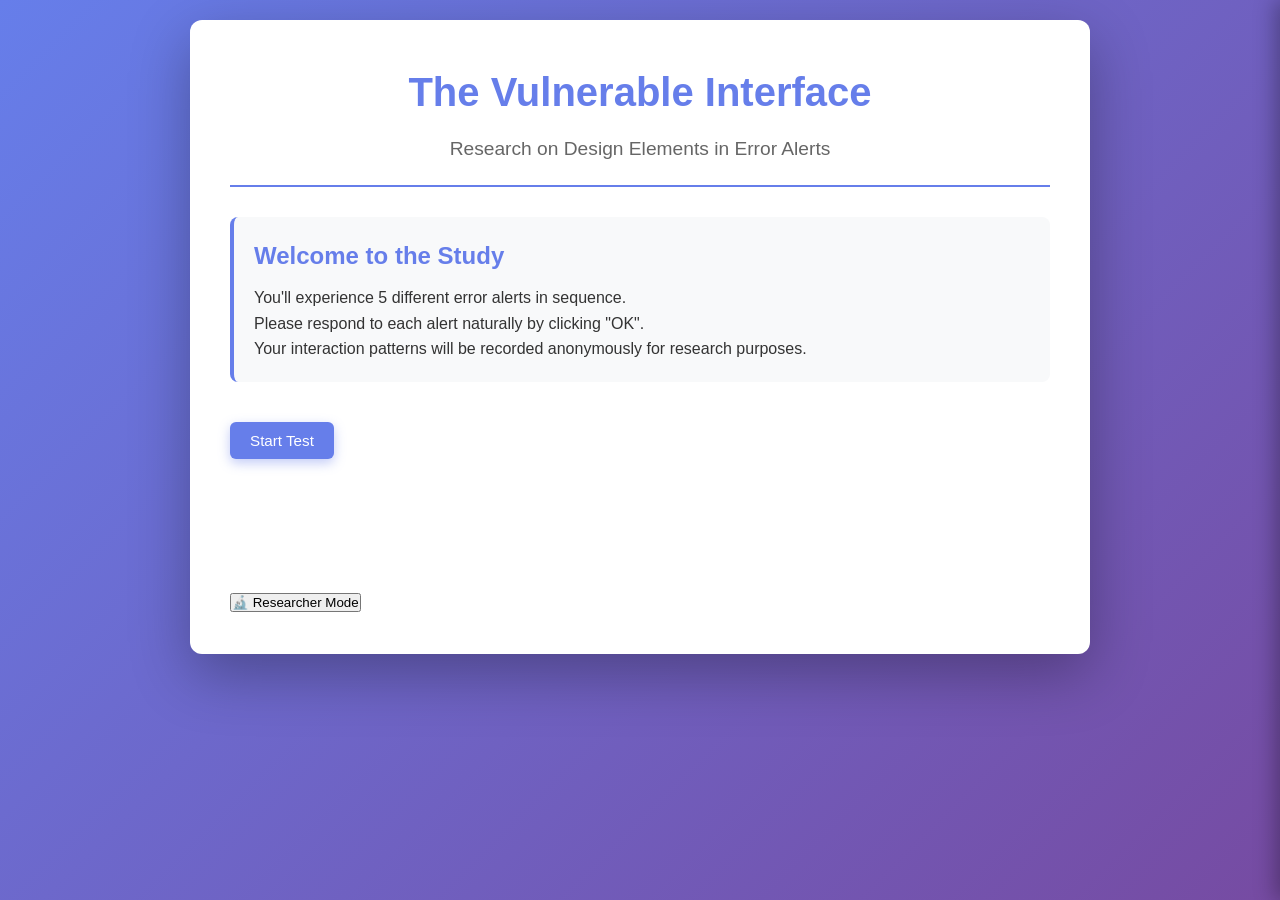
==== commit 47c3db1f: "Implement complete 5-step automated flow with human resemblance features Co-authored-by: leeleesksk-" ====
--- a/index.html
+++ b/index.html
@@ -3,12 +3,53 @@
 <head>
     <meta charset="UTF-8">
     <meta name="viewport" content="width=device-width, initial-scale=1.0">
-    <title>The Vulnerable Interface - Research Platform</title>
+    <title>The Vulnerable Interface - 5-Step Research Platform</title>
     <link rel="stylesheet" href="styles.css">
 </head>
 <body>
     <div class="container">
-        <!-- Researcher Controls (Hidden by default) -->
+        <!-- Main Participant Interface -->
+        <div class="main-content">
+            <div class="header">
+                <h1>The Vulnerable Interface</h1>
+                <p class="subtitle">Research on Design Elements in Error Alerts</p>
+            </div>
+
+            <!-- Progress Indicator (hidden initially) -->
+            <div class="progress-container" id="progressContainer" style="display: none;">
+                <div class="progress-text" id="progressText">Step 1 of 5</div>
+                <div class="progress-bar">
+                    <div class="progress-fill" id="progressFill"></div>
+                </div>
+            </div>
+
+            <div class="test-area">
+                <div class="instructions">
+                    <h2>Welcome to the Study</h2>
+                    <p>You'll experience 5 different error alerts in sequence.</p>
+                    <p>Please respond to each alert naturally by clicking "OK".</p>
+                    <p>Your interaction patterns will be recorded anonymously for research purposes.</p>
+                </div>
+                
+                <button class="btn btn-start" id="startBtn">Start Test</button>
+                
+                <!-- Error alert container -->
+                <div id="errorContainer"></div>
+
+                <!-- Completion screen -->
+                <div class="completion-screen" id="completionScreen" style="display: none;">
+                    <div class="completion-icon">✓</div>
+                    <h2>Test Complete!</h2>
+                    <p>Thank you for participating.</p>
+                    <div class="completion-stats" id="completionStats"></div>
+                </div>
+            </div>
+        </div>
+
+        <!-- Researcher Mode Button (bottom of page) -->
+        <button class="btn-researcher-toggle" id="toggleResearcher">🔬 Researcher Mode</button>
+
+        <!-- Researcher Panel (Hidden by default) -->
         <div class="researcher-panel" id="researcherPanel">
             <div class="panel-header">
                 <h2>🔬 Researcher Controls</h2>
@@ -16,8 +57,13 @@
             </div>
             
             <div class="panel-content">
-                <h3>Design Configuration</h3>
-                <p class="help-text">Configure the error alert design that will be shown to participants</p>
+                <div class="info-box">
+                    <h3>ℹ️ Test Mode: Automated 5-Step Flow</h3>
+                    <p>The test now runs automatically with randomized design combinations per step. The configuration controls below are for preview/testing purposes only.</p>
+                </div>
+
+                <h3>Design Preview Configuration</h3>
+                <p class="help-text">These controls let you preview designs but don't affect the automated test flow</p>
                 
                 <div class="config-group">
                     <h4>Animation Style</h4>
@@ -42,89 +88,20 @@
                     </select>
                 </div>
 
-                <div class="config-group">
-                    <h4>Typography</h4>
-                    <select id="typographySelect">
-                        <option value="bold">Bold & Large</option>
-                        <option value="normal">Normal Weight</option>
-                        <option value="light">Light & Small</option>
-                        <option value="serif">Serif Font</option>
-                        <option value="mono">Monospace</option>
-                    </select>
-                </div>
-
-                <div class="config-group">
-                    <h4>Sound Effect</h4>
-                    <select id="soundSelect">
-                        <option value="alert">Alert Beep</option>
-                        <option value="error">Error Buzz</option>
-                        <option value="soft">Soft Notification</option>
-                        <option value="click">UI Click</option>
-                        <option value="none">No Sound</option>
-                    </select>
-                </div>
-
-                <div class="config-group">
-                    <h4>Visual Effects</h4>
-                    <div class="checkbox-list">
-                        <label><input type="checkbox" id="shadowCheck" checked> Drop Shadow</label>
-                        <label><input type="checkbox" id="borderCheck"> Thick Border</label>
-                        <label><input type="checkbox" id="iconCheck" checked> Warning Icon</label>
-                        <label><input type="checkbox" id="gradientCheck"> Gradient Background</label>
-                        <label><input type="checkbox" id="glowCheck"> Glow Effect</label>
-                    </div>
-                </div>
-
-                <div class="config-group">
-                    <h4>Position</h4>
-                    <select id="positionSelect">
-                        <option value="inline">Inline (Below Button)</option>
-                        <option value="top">Top Banner</option>
-                        <option value="center">Center Modal</option>
-                        <option value="toast">Toast (Top Right)</option>
-                    </select>
-                </div>
-
-                <button class="btn btn-preview" id="previewBtn">Preview Design</button>
-                <button class="btn btn-reset-config" id="resetConfig">Reset to Defaults</button>
+                <button class="btn btn-preview" id="previewBtn">Preview Random Design</button>
             </div>
 
             <div class="analytics-section">
                 <h3>📊 Session Analytics</h3>
                 <div id="analyticsDisplay">
-                    <p class="no-data">No test sessions recorded yet. Participant clicks will be tracked here.</p>
+                    <p class="no-data">No test sessions recorded yet.</p>
                 </div>
                 <button class="btn btn-secondary" id="clearAnalytics">Clear Analytics Data</button>
                 <button class="btn btn-secondary" id="exportAnalytics">Export Data (CSV)</button>
             </div>
         </div>
-
-        <!-- Main Test Interface -->
-        <header>
-            <h1>The Vulnerable Interface</h1>
-            <p class="subtitle">User Experience Research Study</p>
-        </header>
-
-        <div class="instructions">
-            <h2>Welcome to the Study</h2>
-            <p>This is a research study on user interface interactions. When you click the button below, an alert message will appear. Please interact with it naturally - there are no right or wrong answers.</p>
-            <p class="instruction-note">Your interaction patterns will be recorded anonymously for research purposes.</p>
-        </div>
-
-        <div class="test-interface">
-            <div class="test-content">
-                <button class="btn btn-start" id="startBtn">Start Test</button>
-                <div id="errorContainer"></div>
-            </div>
-        </div>
-
-        <footer>
-            <p>Visual Design Research Prototype | The Vulnerable Interface</p>
-            <p class="note">Testing the impact of design elements on user emotional response</p>
-            <button class="researcher-access-btn" id="toggleResearcher">🔬 Researcher Mode</button>
-        </footer>
     </div>
 
-    <script src="script.js"></script>
+    <script src="script_5step.js"></script>
 </body>
 </html>
--- a/styles.css
+++ b/styles.css
@@ -598,3 +598,183 @@
         width: 100%;
     }
 }
+
+/* Progress Indicator */
+.progress-container {
+    margin: 20px 0;
+    padding: 20px;
+    background: #f8f9fa;
+    border-radius: 8px;
+}
+
+.progress-text {
+    text-align: center;
+    font-weight: 600;
+    color: #667eea;
+    margin-bottom: 10px;
+    font-size: 1.1em;
+}
+
+.progress-bar {
+    width: 100%;
+    height: 20px;
+    background: #e5e7eb;
+    border-radius: 10px;
+    overflow: hidden;
+}
+
+.progress-fill {
+    height: 100%;
+    background: linear-gradient(90deg, #667eea 0%, #764ba2 100%);
+    transition: width 0.3s ease;
+    border-radius: 10px;
+}
+
+/* Error Avatar */
+.error-avatar {
+    font-size: 3em;
+    margin-bottom: 15px;
+    text-align: center;
+}
+
+.error-tone-badge {
+    display: inline-block;
+    background: rgba(0, 0, 0, 0.1);
+    padding: 4px 12px;
+    border-radius: 12px;
+    font-size: 0.75em;
+    font-weight: 600;
+    text-transform: uppercase;
+    letter-spacing: 0.5px;
+    margin-bottom: 10px;
+}
+
+/* Completion Screen */
+.completion-screen {
+    text-align: center;
+    padding: 40px 20px;
+    background: #f8f9fa;
+    border-radius: 12px;
+    margin-top: 30px;
+}
+
+.completion-icon {
+    font-size: 4em;
+    color: #10b981;
+    margin-bottom: 20px;
+}
+
+.completion-screen h2 {
+    color: #667eea;
+    margin-bottom: 10px;
+}
+
+.completion-stats {
+    display: flex;
+    justify-content: space-around;
+    margin-top: 30px;
+    gap: 20px;
+    flex-wrap: wrap;
+}
+
+.stat-item {
+    flex: 1;
+    min-width: 120px;
+    background: white;
+    padding: 20px;
+    border-radius: 8px;
+    box-shadow: 0 2px 8px rgba(0, 0, 0, 0.1);
+}
+
+.stat-value {
+    font-size: 2em;
+    font-weight: 700;
+    color: #667eea;
+    margin-bottom: 5px;
+}
+
+.stat-label {
+    font-size: 0.9em;
+    color: #666;
+    text-transform: uppercase;
+    letter-spacing: 0.5px;
+}
+
+/* Info Box */
+.info-box {
+    background: #e0e7ff;
+    border-left: 4px solid #667eea;
+    padding: 15px;
+    border-radius: 6px;
+    margin-bottom: 25px;
+}
+
+.info-box h3 {
+    color: #667eea;
+    margin-bottom: 8px;
+    font-size: 1em;
+}
+
+.info-box p {
+    margin: 0;
+    color: #4c1d95;
+    font-size: 0.9em;
+}
+
+/* Session List in Analytics */
+.session-list {
+    margin-top: 20px;
+}
+
+.session-item {
+    background: #f8f9fa;
+    padding: 12px;
+    border-radius: 6px;
+    margin-bottom: 8px;
+    font-size: 0.9em;
+}
+
+.analytics-summary {
+    background: #f8f9fa;
+    padding: 15px;
+    border-radius: 8px;
+    margin-bottom: 20px;
+}
+
+.analytics-summary h4 {
+    color: #667eea;
+    margin-bottom: 10px;
+}
+
+.analytics-summary p {
+    margin: 5px 0;
+}
+
+/* Header in main content */
+.header {
+    text-align: center;
+    margin-bottom: 30px;
+    padding-bottom: 20px;
+    border-bottom: 2px solid #667eea;
+}
+
+.header h1 {
+    font-size: 2.5em;
+    color: #667eea;
+    margin-bottom: 10px;
+}
+
+/* Responsive Design */
+@media (max-width: 768px) {
+    .completion-stats {
+        flex-direction: column;
+    }
+    
+    .stat-item {
+        min-width: auto;
+    }
+    
+    .error-avatar {
+        font-size: 2.5em;
+    }
+}
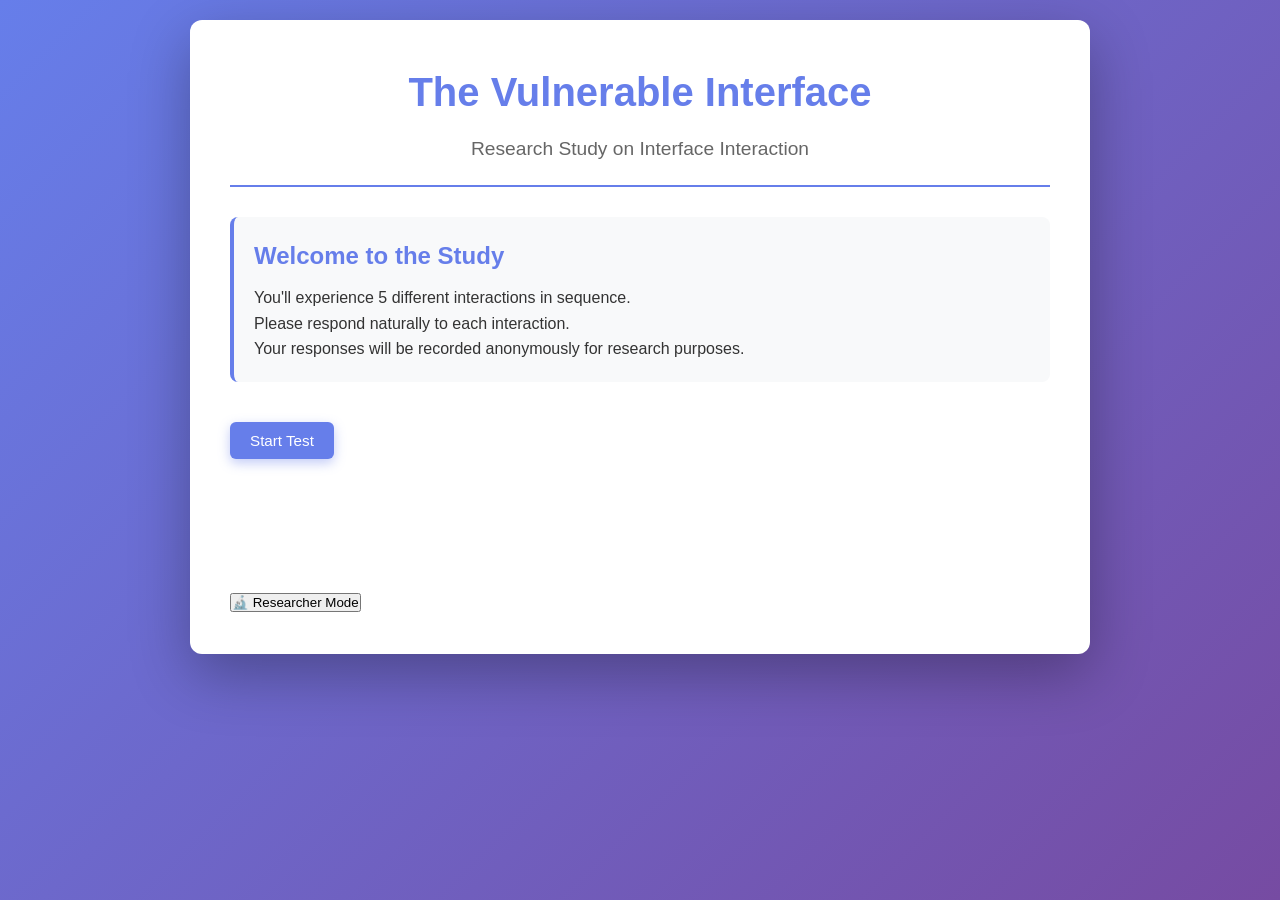
==== commit 6873bf63: "Merge 4555364b89a67b5450efde89dad6a612e30e1b50 into 8379b9b21018d0d88a253db57999beb85c190f42" ====
--- a/index.html
+++ b/index.html
@@ -3,7 +3,7 @@
 <head>
     <meta charset="UTF-8">
     <meta name="viewport" content="width=device-width, initial-scale=1.0">
-    <title>The Vulnerable Interface - 5-Step Research Platform</title>
+    <title>The Vulnerable Interface - Enhanced Empathy Testing</title>
     <link rel="stylesheet" href="styles.css">
 </head>
 <body>
@@ -12,7 +12,7 @@
         <div class="main-content">
             <div class="header">
                 <h1>The Vulnerable Interface</h1>
-                <p class="subtitle">Research on Design Elements in Error Alerts</p>
+                <p class="subtitle">Research Study on Interface Interaction</p>
             </div>
 
             <!-- Progress Indicator (hidden initially) -->
@@ -24,11 +24,11 @@
             </div>
 
             <div class="test-area">
-                <div class="instructions">
+                <div class="instructions" id="instructions">
                     <h2>Welcome to the Study</h2>
-                    <p>You'll experience 5 different error alerts in sequence.</p>
-                    <p>Please respond to each alert naturally by clicking "OK".</p>
-                    <p>Your interaction patterns will be recorded anonymously for research purposes.</p>
+                    <p>You'll experience 5 different interactions in sequence.</p>
+                    <p>Please respond naturally to each interaction.</p>
+                    <p>Your responses will be recorded anonymously for research purposes.</p>
                 </div>
                 
                 <button class="btn btn-start" id="startBtn">Start Test</button>
@@ -46,62 +46,32 @@
             </div>
         </div>
 
-        <!-- Researcher Mode Button (bottom of page) -->
-        <button class="btn-researcher-toggle" id="toggleResearcher">🔬 Researcher Mode</button>
-
-        <!-- Researcher Panel (Hidden by default) -->
-        <div class="researcher-panel" id="researcherPanel">
+        <!-- Researcher Mode Panel -->
+        <div class="researcher-panel" id="researcherPanel" style="display: none;">
             <div class="panel-header">
-                <h2>🔬 Researcher Controls</h2>
-                <button class="btn-close" id="closePanel">✕</button>
+                <h2>🔬 Researcher Dashboard</h2>
+                <button class="btn-close" id="closePanel">×</button>
             </div>
             
             <div class="panel-content">
-                <div class="info-box">
-                    <h3>ℹ️ Test Mode: Automated 5-Step Flow</h3>
-                    <p>The test now runs automatically with randomized design combinations per step. The configuration controls below are for preview/testing purposes only.</p>
+                <div class="analytics-section">
+                    <h3>Session Analytics</h3>
+                    <div id="analyticsDisplay" class="analytics-display">
+                        <p class="no-data">No session data yet. Run a test to see analytics.</p>
+                    </div>
                 </div>
-
-                <h3>Design Preview Configuration</h3>
-                <p class="help-text">These controls let you preview designs but don't affect the automated test flow</p>
                 
-                <div class="config-group">
-                    <h4>Animation Style</h4>
-                    <select id="animationSelect">
-                        <option value="shake">Shake</option>
-                        <option value="bounce">Bounce</option>
-                        <option value="pulse">Pulse</option>
-                        <option value="fade">Fade In</option>
-                        <option value="slide">Slide Down</option>
-                        <option value="none">No Animation</option>
-                    </select>
+                <div class="panel-actions">
+                    <button class="btn btn-secondary" id="clearAnalytics">Clear Data</button>
+                    <button class="btn btn-primary" id="exportAnalytics">Export Data (CSV)</button>
                 </div>
-
-                <div class="config-group">
-                    <h4>Color Scheme</h4>
-                    <select id="colorSelect">
-                        <option value="aggressive-red">Aggressive Red</option>
-                        <option value="soft-red">Soft Red</option>
-                        <option value="orange">Warning Orange</option>
-                        <option value="neutral">Neutral Gray</option>
-                        <option value="dark">Dark Mode</option>
-                    </select>
-                </div>
-
-                <button class="btn btn-preview" id="previewBtn">Preview Random Design</button>
-            </div>
-
-            <div class="analytics-section">
-                <h3>📊 Session Analytics</h3>
-                <div id="analyticsDisplay">
-                    <p class="no-data">No test sessions recorded yet.</p>
-                </div>
-                <button class="btn btn-secondary" id="clearAnalytics">Clear Analytics Data</button>
-                <button class="btn btn-secondary" id="exportAnalytics">Export Data (CSV)</button>
             </div>
         </div>
+
+        <!-- Researcher Mode Button (bottom of page) -->
+        <button class="btn-researcher-toggle" id="toggleResearcher">🔬 Researcher Mode</button>
     </div>
 
-    <script src="script_5step.js"></script>
+    <script src="script.js"></script>
 </body>
 </html>
--- a/styles.css
+++ b/styles.css
@@ -778,3 +778,229 @@
         font-size: 2.5em;
     }
 }
+
+/* Enhanced: Three Action Buttons (Icon-Only) */
+.action-buttons {
+    display: flex;
+    justify-content: center;
+    gap: 20px;
+    margin-top: 25px;
+    flex-wrap: wrap;
+}
+
+.btn-action {
+    width: 80px;
+    height: 80px;
+    border-radius: 50%;
+    border: 3px solid currentColor;
+    background: white;
+    font-size: 2.5em;
+    cursor: pointer;
+    transition: all 0.3s ease;
+    display: flex;
+    align-items: center;
+    justify-content: center;
+    padding: 0;
+    box-shadow: 0 4px 12px rgba(0, 0, 0, 0.15);
+}
+
+.btn-action:hover {
+    transform: scale(1.1);
+    box-shadow: 0 6px 20px rgba(0, 0, 0, 0.25);
+}
+
+.btn-action:active {
+    transform: scale(0.95);
+}
+
+.btn-close {
+    color: #ef4444;
+    border-color: #ef4444;
+}
+
+.btn-close:hover {
+    background: #fef2f2;
+}
+
+.btn-proceed {
+    color: #3b82f6;
+    border-color: #3b82f6;
+}
+
+.btn-proceed:hover {
+    background: #eff6ff;
+}
+
+.btn-wait {
+    color: #10b981;
+    border-color: #10b981;
+}
+
+.btn-wait:hover {
+    background: #f0fdf4;
+}
+
+/* Button Layout Variations - Creates friction by varying placement */
+.action-buttons.layout-horizontal-center {
+    display: flex;
+    justify-content: center;
+    gap: 20px;
+}
+
+.action-buttons.layout-horizontal-left {
+    display: flex;
+    justify-content: flex-start;
+    gap: 20px;
+}
+
+.action-buttons.layout-horizontal-right {
+    display: flex;
+    justify-content: flex-end;
+    gap: 20px;
+}
+
+.action-buttons.layout-vertical-left {
+    display: flex;
+    flex-direction: column;
+    align-items: flex-start;
+    gap: 15px;
+}
+
+.action-buttons.layout-vertical-right {
+    display: flex;
+    flex-direction: column;
+    align-items: flex-end;
+    gap: 15px;
+}
+
+.action-buttons.layout-vertical-center {
+    display: flex;
+    flex-direction: column;
+    align-items: center;
+    gap: 15px;
+}
+
+.action-buttons.layout-diagonal-tl-br {
+    display: grid;
+    grid-template-columns: repeat(3, 1fr);
+    gap: 15px;
+    max-width: 350px;
+    margin-left: 0;
+    margin-right: auto;
+}
+
+.action-buttons.layout-diagonal-tl-br .btn-action:nth-child(1) {
+    grid-column: 1;
+    grid-row: 1;
+}
+
+.action-buttons.layout-diagonal-tl-br .btn-action:nth-child(2) {
+    grid-column: 2;
+    grid-row: 2;
+    margin-left: 20px;
+}
+
+.action-buttons.layout-diagonal-tl-br .btn-action:nth-child(3) {
+    grid-column: 3;
+    grid-row: 3;
+    margin-left: 40px;
+}
+
+.action-buttons.layout-diagonal-tr-bl {
+    display: grid;
+    grid-template-columns: repeat(3, 1fr);
+    gap: 15px;
+    max-width: 350px;
+    margin-left: auto;
+    margin-right: 0;
+}
+
+.action-buttons.layout-diagonal-tr-bl .btn-action:nth-child(1) {
+    grid-column: 3;
+    grid-row: 1;
+}
+
+.action-buttons.layout-diagonal-tr-bl .btn-action:nth-child(2) {
+    grid-column: 2;
+    grid-row: 2;
+    margin-right: 20px;
+}
+
+.action-buttons.layout-diagonal-tr-bl .btn-action:nth-child(3) {
+    grid-column: 1;
+    grid-row: 3;
+    margin-right: 40px;
+}
+
+.action-buttons.layout-scattered-wide {
+    display: flex;
+    justify-content: space-between;
+    gap: 0;
+    max-width: 100%;
+}
+
+.action-buttons.layout-scattered-wide .btn-action:nth-child(1) {
+    align-self: flex-start;
+    margin-top: -10px;
+}
+
+.action-buttons.layout-scattered-wide .btn-action:nth-child(2) {
+    align-self: center;
+}
+
+.action-buttons.layout-scattered-wide .btn-action:nth-child(3) {
+    align-self: flex-end;
+    margin-bottom: -10px;
+}
+
+/* Mobile: Smaller buttons */
+@media (max-width: 480px) {
+    .btn-action {
+        width: 65px;
+        height: 65px;
+        font-size: 2em;
+    }
+    
+    .action-buttons {
+        gap: 15px;
+    }
+}
+
+/* Remove any labels/badges that show emotion type */
+.error-tone-badge {
+    display: none !important;
+}
+
+/* Ensure Lorem Ipsum text is prominent */
+.error-message {
+    font-size: 1.1em;
+    line-height: 1.6;
+    color: inherit;
+}
+
+/* Session card enhancements for analytics */
+.session-card {
+    background: #f9fafb;
+    border-radius: 8px;
+    padding: 15px;
+    margin-bottom: 15px;
+    border-left: 4px solid #667eea;
+}
+
+.session-steps {
+    margin-top: 10px;
+}
+
+.step-summary {
+    font-size: 0.9em;
+    padding: 8px;
+    background: white;
+    margin: 5px 0;
+    border-radius: 4px;
+    border-left: 2px solid #e5e7eb;
+}
+
+.step-summary strong {
+    color: #667eea;
+}
+
